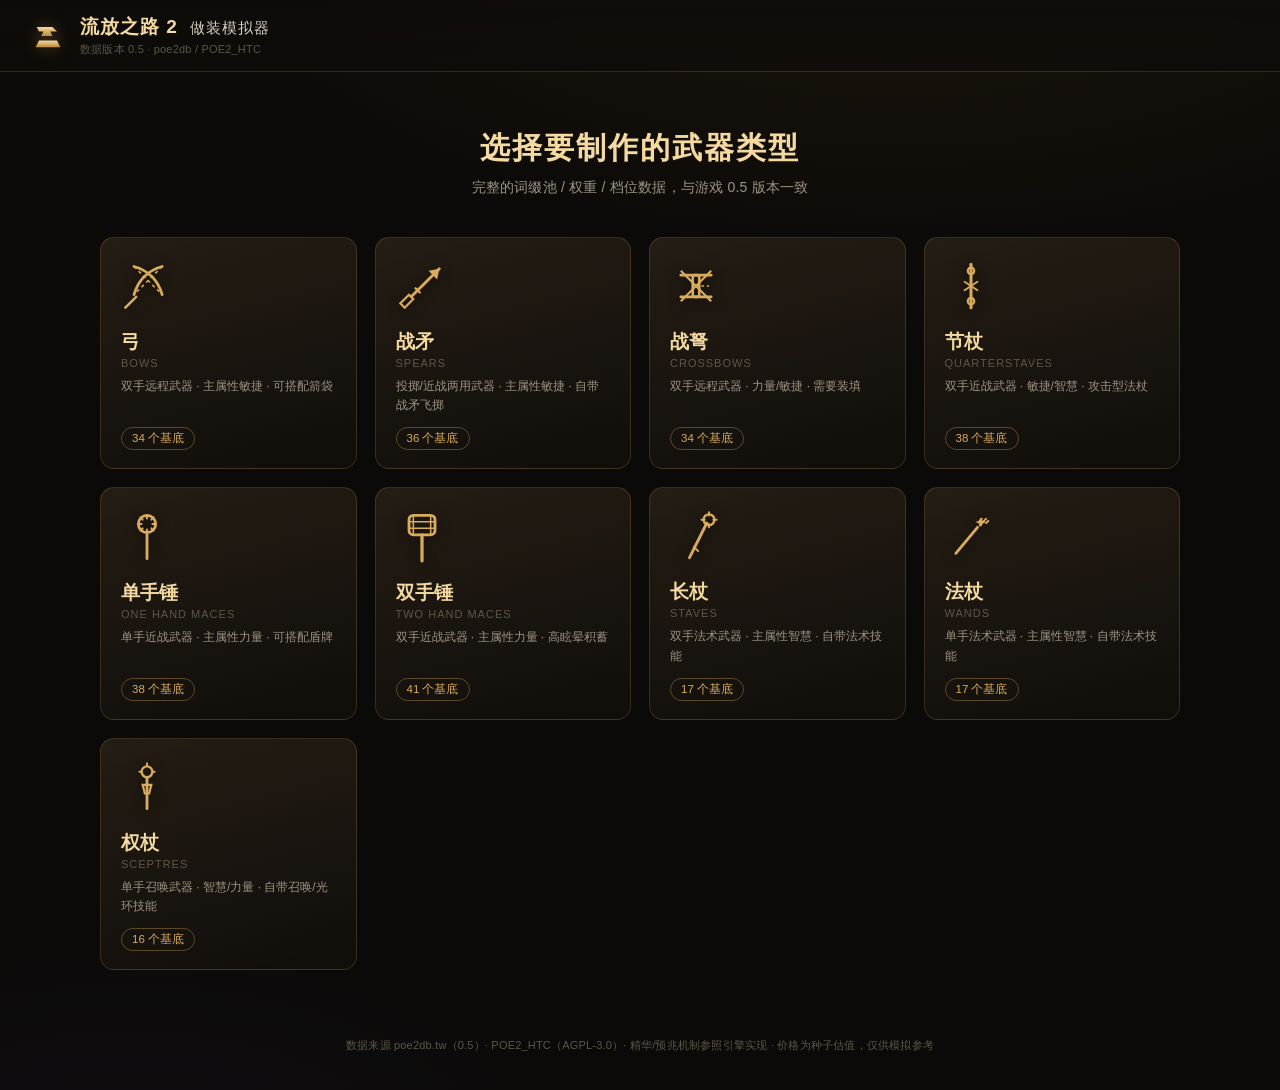
==== app/index.html @ 70d361ce "PoE2 做装模拟器：9 类武器 271 基底 / 完整通货与预兆引擎 / 概率面板 / 游戏原图标 316 张" ====
<!DOCTYPE html>
<html lang="zh-CN">
<head>
<meta charset="UTF-8">
<meta name="viewport" content="width=device-width, initial-scale=1.0">
<title>流放之路2 · 做装模拟器</title>
<link rel="stylesheet" href="style.css">
</head>
<body>

<!-- ═══════════ 顶栏 ═══════════ -->
<header id="topbar">
  <div class="brand">
    <svg class="brand-mark" viewBox="0 0 32 32"><use href="#i-anvil"/></svg>
    <div>
      <h1>流放之路 2 <span>做装模拟器</span></h1>
      <p class="patch">数据版本 0.5 · poe2db / POE2_HTC</p>
    </div>
  </div>
  <div id="topbar-status" class="topbar-status"></div>
</header>

<main>

<!-- ═══════════ 第一步：选择武器类型 ═══════════ -->
<section id="screen-class" class="screen active">
  <div class="hero">
    <h2>选择要制作的武器类型</h2>
    <p>完整的词缀池 / 权重 / 档位数据，与游戏 0.5 版本一致</p>
  </div>
  <div id="class-grid" class="class-grid"></div>
</section>

<!-- ═══════════ 第二步：选择基底 ═══════════ -->
<section id="screen-base" class="screen">
  <div class="step-head">
    <button class="btn ghost back" data-nav="screen-class">‹ 换武器类型</button>
    <h2 id="base-title">选择基底</h2>
    <div class="base-tools">
      <input id="base-search" type="text" placeholder="搜索基底（中/英文）…">
      <select id="base-sort">
        <option value="level">按等级</option>
        <option value="dps">按基础 DPS</option>
        <option value="aps">按攻速</option>
        <option value="crit">按暴击</option>
      </select>
    </div>
  </div>
  <div id="base-grid" class="base-grid"></div>
</section>

<!-- ═══════════ 第三步：做装台 ═══════════ -->
<section id="screen-craft" class="screen">
  <div class="step-head">
    <button class="btn ghost back" data-nav="screen-base">‹ 换基底</button>
    <div class="craft-title">
      <h2 id="craft-title">做装台</h2>
      <div class="ilvl-box">
        <label>物品等级</label>
        <input id="ilvl-input" type="number" min="1" max="86" value="75">
        <button id="ilvl-82" class="mini" title="T17 副本掉落等级">82</button>
        <button id="ilvl-max" class="mini" title="最高 86">86</button>
      </div>
    </div>
    <div class="cost-box" title="本次做装实际消耗的通货统计">
      <span class="cost-label">已用 <b id="usage-steps">0</b> 步</span>
      <div id="usage-list" class="usage-list"></div>
    </div>
  </div>

  <div class="craft-layout">
    <!-- 左：通货 -->
    <aside class="panel currency-panel">
      <div class="panel-title">做装通货</div>
      <div class="tier-switch" id="tier-switch">
        <button data-tier="base" class="on">普通</button>
        <button data-tier="greater" title="只 roll 词缀档位需求 ≥35 的高档位">高级</button>
        <button data-tier="perfect" title="只 roll 词缀档位需求 ≥50 的最高档位">完美</button>
      </div>
      <div id="currency-list"></div>
      <div class="omen-box" id="omen-box">
        <div class="omen-head">搭配预兆 <span class="hint">（点击切换 · 再点取消）</span></div>
        <div id="omen-list" class="omen-list"></div>
      </div>
    </aside>

    <!-- 中：物品卡片 -->
    <div class="panel item-panel">
      <div id="item-card-wrap">
        <div id="item-card" class="item-card rarity-normal"></div>
      </div>
      <div class="item-actions">
        <button id="btn-undo" class="btn">↶ 撤销</button>
        <button id="btn-reset" class="btn danger">重置物品</button>
      </div>
      <div class="panel-title" style="margin-top:14px">做装日志</div>
      <div id="craft-log" class="craft-log"></div>
    </div>

    <!-- 右：概率 -->
    <aside class="panel prob-panel">
      <div class="panel-title">结果预测 <span class="hint" id="prob-sub"></span></div>
      <div id="prob-list" class="prob-list"></div>
    </aside>
  </div>
</section>

</main>

<footer>
  <p>数据来源 poe2db.tw（0.5）· POE2_HTC（AGPL-3.0）· 精华/预兆机制参照引擎实现 · 价格为种子估值，仅供模拟参考</p>
</footer>

<!-- 预示结果弹窗 -->
<div id="foresee-modal" class="modal hidden">
  <div class="modal-card foresee-card">
    <div class="modal-head">
      <h3 id="foresee-title"></h3>
      <button class="modal-close" id="fv-x">✕</button>
    </div>
    <div id="foresee-body" class="foresee-body"></div>
    <div class="foresee-actions">
      <button id="fv-apply" class="btn primary">✓ 应用结果</button>
      <button id="fv-cancel" class="btn danger">✕ 放弃（不消耗）</button>
    </div>
  </div>
</div>

<!-- 精华选择弹窗 -->
<div id="essence-modal" class="modal hidden">
  <div class="modal-card">
    <div class="modal-head">
      <h3>选择精华</h3>
      <button class="modal-close" id="essence-close">✕</button>
    </div>
    <div id="essence-grid" class="essence-grid"></div>
  </div>
</div>

<div id="toast" class="toast hidden"></div>

<!-- SVG 图标库 -->
<svg width="0" height="0" style="position:absolute">
  <defs>
    <linearGradient id="g-gold" x1="0" y1="0" x2="0" y2="1">
      <stop offset="0" stop-color="#f4d9a0"/><stop offset="1" stop-color="#b98a3e"/>
    </linearGradient>
  </defs>
  <!-- 锤与砧（品牌） -->
  <symbol id="i-anvil" viewBox="0 0 32 32">
    <path fill="url(#g-gold)" d="M6 8h14l4 4h-6l2 4H10l2-4H8z"/>
    <path fill="url(#g-gold)" d="M8 20h16l3 6H5z"/>
  </symbol>
  <!-- 武器类图标 -->
  <symbol id="ic-bow" viewBox="0 0 48 48">
    <path d="M12 6c14 4 22 12 26 26" fill="none" stroke="currentColor" stroke-width="2.6" stroke-linecap="round"/>
    <path d="M12 6l26 26" stroke="currentColor" stroke-width="1.4" stroke-dasharray="3 3"/>
    <path d="M38 6C24 10 16 18 12 32" fill="none" stroke="currentColor" stroke-width="2.6" stroke-linecap="round"/>
    <path d="M38 6L12 32" stroke="currentColor" stroke-width="1.4" stroke-dasharray="3 3"/>
    <path d="M8 40l6-6M4 44l4-4" stroke="currentColor" stroke-width="2.4" stroke-linecap="round"/>
  </symbol>
  <symbol id="ic-spear" viewBox="0 0 48 48">
    <path d="M40 8L14 34" stroke="currentColor" stroke-width="2.6" stroke-linecap="round"/>
    <path d="M40 8l-2 10-8-8z" fill="currentColor"/>
    <path d="M12 32l4 4-8 8-4-4z" fill="none" stroke="currentColor" stroke-width="2"/>
    <path d="M18 26l4 4" stroke="currentColor" stroke-width="2" stroke-linecap="round"/>
  </symbol>
  <symbol id="ic-crossbow" viewBox="0 0 48 48">
    <path d="M10 14h28M10 34h28" stroke="currentColor" stroke-width="2.6" stroke-linecap="round"/>
    <path d="M38 10L24 24 10 10M38 38L24 24 10 38" fill="none" stroke="currentColor" stroke-width="2"/>
    <rect x="21" y="14" width="6" height="20" rx="2" fill="none" stroke="currentColor" stroke-width="2.4"/>
    <path d="M24 24h12" stroke="currentColor" stroke-width="1.6" stroke-dasharray="2.5 2.5"/>
  </symbol>
  <symbol id="ic-quarterstaff" viewBox="0 0 48 48">
    <path d="M24 4v40" stroke="currentColor" stroke-width="2.8" stroke-linecap="round"/>
    <circle cx="24" cy="10" r="3" fill="none" stroke="currentColor" stroke-width="2"/>
    <circle cx="24" cy="38" r="3" fill="none" stroke="currentColor" stroke-width="2"/>
    <path d="M18 20l12 8M30 20l-12 8" stroke="currentColor" stroke-width="1.6" stroke-linecap="round"/>
  </symbol>
  <symbol id="ic-staff" viewBox="0 0 48 48">
    <path d="M18 44L34 12" stroke="currentColor" stroke-width="2.6" stroke-linecap="round"/>
    <circle cx="36" cy="9" r="5" fill="none" stroke="currentColor" stroke-width="2.2"/>
    <path d="M36 2v3M36 13v3M29 9h3M40 9h3" stroke="currentColor" stroke-width="1.8" stroke-linecap="round"/>
    <path d="M22 34l4 4" stroke="currentColor" stroke-width="1.8" stroke-linecap="round"/>
  </symbol>
  <symbol id="ic-wand" viewBox="0 0 48 48">
    <path d="M10 40L30 16" stroke="currentColor" stroke-width="2.6" stroke-linecap="round"/>
    <path d="M32 14l6-6M34 8l-2 2M38 12l2-2" stroke="currentColor" stroke-width="1.8" stroke-linecap="round"/>
    <path d="M33 7l1.5 3L38 11l-3 1.5L33 16l-1.5-3.5L28 11l3.5-1z" fill="currentColor"/>
  </symbol>
  <symbol id="ic-mace1h" viewBox="0 0 48 48">
    <path d="M24 44V20" stroke="currentColor" stroke-width="2.6" stroke-linecap="round"/>
    <circle cx="24" cy="12" r="8" fill="none" stroke="currentColor" stroke-width="2.6"/>
    <path d="M24 4v3M24 17v3M16 12h3M29 12h3M18 6l2 2M28 16l2 2M30 6l-2 2M20 16l-2 2" stroke="currentColor" stroke-width="1.8" stroke-linecap="round"/>
  </symbol>
  <symbol id="ic-mace2h" viewBox="0 0 48 48">
    <path d="M24 46V22" stroke="currentColor" stroke-width="3" stroke-linecap="round"/>
    <rect x="12" y="4" width="24" height="18" rx="4" fill="none" stroke="currentColor" stroke-width="2.6"/>
    <path d="M16 4v18M32 4v18M12 10h24M12 16h24" stroke="currentColor" stroke-width="1.4"/>
  </symbol>
  <symbol id="ic-sceptre" viewBox="0 0 48 48">
    <path d="M24 44V16" stroke="currentColor" stroke-width="2.6" stroke-linecap="round"/>
    <circle cx="24" cy="10" r="5" fill="none" stroke="currentColor" stroke-width="2.2"/>
    <path d="M24 2v2M17 10h2M29 10h2" stroke="currentColor" stroke-width="1.8" stroke-linecap="round"/>
    <path d="M20 22h8l-2 8h-4z" fill="none" stroke="currentColor" stroke-width="2"/>
  </symbol>
  <!-- 通货图标（球体） -->
  <symbol id="orb" viewBox="0 0 40 40">
    <circle cx="20" cy="20" r="15" fill="url(#orb-fill)" stroke="url(#g-gold)" stroke-width="1.6"/>
    <ellipse cx="15" cy="14" rx="5" ry="3" fill="#ffffff" opacity=".5" transform="rotate(-25 15 14)"/>
    <text x="20" y="25" text-anchor="middle" font-size="12" fill="#101010" font-weight="700" id="orb-glyph">◆</text>
  </symbol>
</svg>

<script src="data.js"></script>
<script src="assets.js"></script>
<script src="i18n_mods.js"></script>
<script src="engine.js"></script>
<script src="stats.js"></script>
<script src="app.js"></script>
</body>
</html>
---- app/style.css ----
/* ═══════════════ 流放之路2 · 做装模拟器 ═══════════════ */
:root {
  --bg0: #0b0a08;
  --bg1: #14110d;
  --panel: rgba(24, 20, 15, .82);
  --panel-border: rgba(190, 150, 80, .22);
  --gold: #d9ab5c;
  --gold-hi: #f4d9a0;
  --text: #d8d2c4;
  --text-dim: #9c9484;
  --text-faint: #5d5749;
  --normal: #c8c8c8;
  --magic: #8f8fe8;
  --rare: #e8c35a;
  --prefix: #9a9af0;
  --suffix: #c8b06a;
  --danger: #d05c4a;
  --ok: #6fbf73;
  --shadow: 0 18px 50px rgba(0, 0, 0, .55);
}
* { margin: 0; padding: 0; box-sizing: border-box; }
html { scrollbar-color: #3a332a #16130f; }
body {
  font-family: "Segoe UI", "Microsoft YaHei UI", "Microsoft YaHei", "Noto Sans SC", sans-serif;
  background:
    radial-gradient(1200px 600px at 70% -10%, rgba(120, 85, 30, .16), transparent 60%),
    radial-gradient(900px 500px at 10% 110%, rgba(60, 40, 100, .10), transparent 60%),
    linear-gradient(180deg, #0d0b09, #0b0a08 40%);
  min-height: 100vh;
  color: var(--text);
  letter-spacing: .2px;
}
button { font-family: inherit; cursor: pointer; }
input, select { font-family: inherit; }

/* ─────────── 顶栏 ─────────── */
#topbar {
  position: sticky; top: 0; z-index: 50;
  display: flex; align-items: center; justify-content: space-between;
  padding: 14px 30px;
  background: linear-gradient(180deg, rgba(14, 12, 9, .95), rgba(14, 12, 9, .78));
  backdrop-filter: blur(10px);
  border-bottom: 1px solid var(--panel-border);
}
.brand { display: flex; gap: 14px; align-items: center; }
.brand-mark { width: 36px; height: 36px; filter: drop-shadow(0 0 8px rgba(217, 171, 92, .35)); }
.brand h1 { font-size: 19px; font-weight: 700; color: var(--gold-hi); letter-spacing: 1px; }
.brand h1 span { color: var(--text); font-weight: 400; font-size: 15px; margin-left: 6px; }
.brand .patch { font-size: 11px; color: var(--text-faint); margin-top: 2px; }
.topbar-status { display: flex; gap: 10px; align-items: center; font-size: 12.5px; color: var(--text-dim); }
.topbar-status .chip {
  padding: 5px 12px; border: 1px solid var(--panel-border); border-radius: 999px;
  background: rgba(0, 0, 0, .3);
}
.topbar-status .chip b { color: var(--gold); font-weight: 600; }

main { max-width: 1440px; margin: 0 auto; padding: 26px 30px 40px; }

/* ─────────── 屏幕切换 ─────────── */
.screen { display: none; animation: screenIn .35s ease; }
.screen.active { display: block; }
@keyframes screenIn { from { opacity: 0; transform: translateY(10px); } to { opacity: 1; transform: none; } }

/* ─────────── 第一步：武器类 ─────────── */
.hero { text-align: center; margin: 30px 0 40px; }
.hero h2 { font-size: 30px; color: var(--gold-hi); letter-spacing: 2px; }
.hero p { color: var(--text-dim); margin-top: 10px; font-size: 14px; }
.class-grid {
  display: grid; grid-template-columns: repeat(auto-fill, minmax(240px, 1fr)); gap: 18px;
  max-width: 1080px; margin: 0 auto;
}
.class-card {
  position: relative; text-align: left;
  padding: 22px 20px 18px;
  background: linear-gradient(165deg, rgba(38, 31, 22, .9), rgba(18, 15, 11, .92));
  border: 1px solid var(--panel-border); border-radius: 14px;
  color: var(--text); overflow: hidden;
  transition: transform .18s ease, border-color .18s ease, box-shadow .18s ease;
}
.class-card::after {
  content: ""; position: absolute; inset: 0;
  background: radial-gradient(400px 120px at 50% -40px, rgba(217, 171, 92, .16), transparent 70%);
  opacity: 0; transition: opacity .25s ease;
}
.class-card:hover { transform: translateY(-4px); border-color: rgba(217, 171, 92, .55); box-shadow: var(--shadow); }
.class-card:hover::after { opacity: 1; }
.class-card .cc-icon {
  width: 52px; height: 52px; color: var(--gold); margin-bottom: 14px;
  filter: drop-shadow(0 2px 6px rgba(0,0,0,.5));
}
.class-card h3 { font-size: 19px; color: var(--gold-hi); }
.class-card .en { font-size: 11px; color: var(--text-faint); margin: 2px 0 8px; letter-spacing: 1px; }
.class-card .desc { font-size: 12px; color: var(--text-dim); line-height: 1.6; min-height: 38px; }
.class-card .count {
  margin-top: 12px; display: inline-block;
  font-size: 11.5px; color: var(--gold);
  border: 1px solid rgba(217, 171, 92, .35); border-radius: 999px; padding: 3px 10px;
}

/* ─────────── 通用步骤头 ─────────── */
.step-head {
  display: flex; align-items: center; gap: 18px; flex-wrap: wrap;
  margin-bottom: 20px;
}
.step-head h2 { font-size: 22px; color: var(--gold-hi); letter-spacing: 1px; }
.btn {
  padding: 8px 16px; border-radius: 9px;
  background: linear-gradient(180deg, #2c251a, #201a12);
  border: 1px solid rgba(217, 171, 92, .4);
  color: var(--text); font-size: 13px;
  transition: all .15s ease;
}
.btn:hover { border-color: var(--gold); color: var(--gold-hi); transform: translateY(-1px); }
.btn:active { transform: translateY(0); }
.btn.ghost { background: transparent; border-color: rgba(217, 171, 92, .25); color: var(--text-dim); }
.btn.danger { border-color: rgba(208, 92, 74, .5); color: #e0907e; }
.btn.danger:hover { border-color: var(--danger); background: rgba(208, 92, 74, .12); }
.btn:disabled { opacity: .35; cursor: not-allowed; transform: none !important; }

/* ─────────── 第二步：基底 ─────────── */
.base-tools { display: flex; gap: 10px; margin-left: auto; }
.base-tools input {
  width: 240px; padding: 9px 14px; border-radius: 9px;
  background: rgba(0, 0, 0, .35); border: 1px solid var(--panel-border);
  color: var(--text); outline: none; font-size: 13px;
}
.base-tools input:focus { border-color: var(--gold); }
.base-tools select {
  padding: 9px 12px; border-radius: 9px; background: rgba(0,0,0,.35);
  border: 1px solid var(--panel-border); color: var(--text); outline: none; font-size: 13px;
}
.base-grid {
  display: grid; grid-template-columns: repeat(auto-fill, minmax(300px, 1fr)); gap: 14px;
}
.base-card {
  text-align: left; padding: 14px 16px; border-radius: 12px;
  background: var(--panel); border: 1px solid var(--panel-border);
  color: var(--text); transition: all .15s ease; position: relative;
}
.base-card:hover { border-color: rgba(217, 171, 92, .6); transform: translateY(-2px); box-shadow: var(--shadow); }
.base-card .b-row1 { display: flex; justify-content: space-between; align-items: baseline; gap: 8px; }
.base-card .b-zh { font-size: 15.5px; color: var(--text); font-weight: 600; }
.base-card:hover .b-zh { color: var(--gold-hi); }
.base-card .b-en { font-size: 11px; color: var(--text-faint); }
.base-card .b-lv {
  font-size: 11px; color: var(--text-dim); white-space: nowrap;
  border: 1px solid var(--panel-border); padding: 2px 8px; border-radius: 999px;
}
.base-card .b-stats {
  display: flex; gap: 14px; margin-top: 10px; font-size: 12px; color: var(--text-dim); flex-wrap: wrap;
}
.base-card .b-stats b { color: var(--text); font-weight: 600; }
.base-card .b-dps { color: var(--gold); font-weight: 700; }
.base-card .b-implicit { margin-top: 8px; font-size: 11.5px; color: #7d95b8; line-height: 1.5; }
.base-card .rune { position: absolute; top: 10px; right: 12px; font-size: 10px; color: #9d7fd4; }
.tag-rune { color: #9d7fd4; }

/* ─────────── 第三步：做装台 ─────────── */
.craft-title { display: flex; align-items: center; gap: 16px; flex-wrap: wrap; }
.ilvl-box { display: flex; align-items: center; gap: 8px; font-size: 12.5px; color: var(--text-dim); }
.ilvl-box input {
  width: 66px; padding: 7px 9px; text-align: center; border-radius: 8px;
  background: rgba(0,0,0,.35); border: 1px solid var(--panel-border); color: var(--gold);
  outline: none; font-weight: 700;
}
.ilvl-box .mini {
  padding: 6px 9px; font-size: 11.5px; border-radius: 8px; background: transparent;
  border: 1px solid var(--panel-border); color: var(--text-dim);
}
.ilvl-box .mini:hover { color: var(--gold); border-color: var(--gold); }
.cost-box { margin-left: auto; display: flex; align-items: baseline; gap: 8px; }
.cost-label { font-size: 12px; color: var(--text-dim); }
#total-cost { font-size: 24px; font-weight: 800; color: var(--gold-hi); font-variant-numeric: tabular-nums; }
.cost-unit { font-size: 12px; color: var(--text-dim); }

.craft-layout {
  display: grid; grid-template-columns: 320px 1fr 360px; gap: 18px; align-items: start;
}
@media (max-width: 1200px) { .craft-layout { grid-template-columns: 300px 1fr; } .prob-panel { grid-column: 1 / -1; } }

.panel {
  background: var(--panel); border: 1px solid var(--panel-border); border-radius: 14px;
  padding: 18px; backdrop-filter: blur(8px);
}
.panel-title { font-size: 13px; letter-spacing: 2px; color: var(--gold); margin-bottom: 12px; }
.panel-title .hint { font-size: 11px; color: var(--text-faint); letter-spacing: .5px; font-weight: 400; }

/* 通货档位切换 */
.tier-switch { display: flex; gap: 6px; margin-bottom: 14px; }
.tier-switch button {
  flex: 1; padding: 8px 0; border-radius: 8px; font-size: 12.5px;
  background: rgba(0,0,0,.3); border: 1px solid var(--panel-border); color: var(--text-dim);
  transition: all .15s ease;
}
.tier-switch button:hover { color: var(--gold); border-color: rgba(217,171,92,.5); }
.tier-switch button.on {
  background: linear-gradient(180deg, rgba(217,171,92,.22), rgba(217,171,92,.08));
  border-color: var(--gold); color: var(--gold-hi); font-weight: 600;
}

/* 通货按钮 */
.currency-list { display: flex; flex-direction: column; gap: 8px; }
.cur-btn {
  display: flex; align-items: center; gap: 12px; width: 100%; text-align: left;
  padding: 10px 12px; border-radius: 10px;
  background: rgba(0,0,0,.25); border: 1px solid rgba(190,150,80,.16);
  color: var(--text); transition: all .15s ease; position: relative;
}
.cur-btn:hover:not(:disabled) { border-color: rgba(217,171,92,.65); background: rgba(217,171,92,.07); transform: translateX(3px); }
.cur-btn:active:not(:disabled) { transform: translateX(3px) scale(.98); }
.cur-btn:disabled { opacity: .38; cursor: not-allowed; }
.cur-btn .orb { width: 38px; height: 38px; flex: none; filter: drop-shadow(0 2px 5px rgba(0,0,0,.45)); }
.cur-btn .cur-info { flex: 1; min-width: 0; }
.cur-btn .cur-name { font-size: 14px; font-weight: 600; display: inline-block; }
.cur-btn .cur-desc { font-size: 11px; color: var(--text-dim); margin-top: 3px; line-height: 1.5; }
.cur-btn .cur-cost { font-size: 11.5px; color: var(--gold); white-space: nowrap; font-variant-numeric: tabular-nums; }
.cur-btn .exp {
  font-size: 9.5px; color: #9d7fd4; border: 1px solid rgba(157,127,212,.4);
  border-radius: 4px; padding: 1px 5px; margin-left: 6px; vertical-align: 1px;
}

/* 预兆 */
.omen-box { margin-top: 16px; border-top: 1px dashed rgba(190,150,80,.2); padding-top: 12px; }
.omen-head { font-size: 12px; color: var(--gold); letter-spacing: 1px; margin-bottom: 8px; }
.omen-list { display: flex; flex-wrap: wrap; gap: 6px; }
.omen-chip {
  font-size: 11.5px; padding: 5px 10px; border-radius: 999px;
  background: rgba(0,0,0,.3); border: 1px solid var(--panel-border); color: var(--text-dim);
  transition: all .15s ease;
}
.omen-chip:hover:not(:disabled) { color: var(--gold-hi); border-color: rgba(217,171,92,.6); }
.omen-chip.on {
  background: linear-gradient(180deg, rgba(157,127,212,.3), rgba(157,127,212,.1));
  border-color: #9d7fd4; color: #d4c4f4; font-weight: 600;
  box-shadow: 0 0 12px rgba(157,127,212,.25);
}
.omen-chip:disabled { opacity: .3; cursor: not-allowed; }

/* ─────────── 物品卡片 ─────────── */
#item-card-wrap { display: flex; justify-content: center; padding: 8px 0 2px; }
.item-card {
  width: 100%; max-width: 430px;
  background: linear-gradient(170deg, rgba(15, 13, 10, .97), rgba(8, 7, 5, .97));
  border: 1px solid #3a3226; border-radius: 6px;
  padding: 20px 22px 18px;
  box-shadow: 0 0 0 1px rgba(0,0,0,.8), 0 10px 40px rgba(0,0,0,.5);
  transition: border-color .2s ease;
  animation: cardIn .3s ease;
}
@keyframes cardIn { from { opacity: 0; transform: scale(.97); } to { opacity: 1; transform: none; } }
.item-card.rarity-normal { border-color: #4a4640; }
.item-card.rarity-magic { border-color: #4a4a8a; box-shadow: 0 0 22px rgba(90,90,200,.08), 0 10px 40px rgba(0,0,0,.5); }
.item-card.rarity-rare { border-color: #8a7434; box-shadow: 0 0 26px rgba(217,171,92,.12), 0 10px 40px rgba(0,0,0,.5); }
.item-card.shake { animation: shake .34s ease; }
@keyframes shake {
  0%,100% { transform: translateX(0); }
  20% { transform: translateX(-5px); } 40% { transform: translateX(4px); }
  60% { transform: translateX(-3px); } 80% { transform: translateX(2px); }
}
.ic-name { text-align: center; font-size: 17px; letter-spacing: 1px; }
.rarity-normal .ic-name { color: var(--normal); }
.rarity-magic .ic-name { color: var(--magic); }
.rarity-rare .ic-name { color: var(--rare); }
.ic-base { text-align: center; font-size: 14px; color: var(--normal); margin-top: 3px; }
.ic-sep { height: 1px; background: linear-gradient(90deg, transparent, rgba(190,150,80,.4), transparent); margin: 12px 0; }
.ic-implicit { font-size: 12.5px; color: #7d95b8; text-align: center; line-height: 1.5; }
.ic-stats {
  display: flex; justify-content: center; gap: 18px; flex-wrap: wrap;
  font-size: 12px; color: var(--text-dim); margin: 8px 0 0; padding-bottom: 4px;
}
.ic-stats b { color: var(--text); }
.ic-affix { margin-top: 9px; font-size: 13.5px; line-height: 1.45; color: #8888e0; }
.ic-affix.new { animation: affixIn .45s ease; }
@keyframes affixIn { from { opacity: 0; transform: translateY(-4px); filter: brightness(2); } to { opacity: 1; transform: none; } }
.ic-affix .hybrid-line { display: block; }
.ic-affix .affix-tag {
  display: inline-block; font-size: 9.5px; padding: 1px 6px; border-radius: 4px;
  margin-right: 7px; vertical-align: 1.5px; letter-spacing: 1px;
}
.ic-affix .affix-tag.p { background: rgba(120,120,230,.16); color: #9a9af0; border: 1px solid rgba(120,120,230,.35); }
.ic-affix .affix-tag.s { background: rgba(200,176,106,.13); color: #c8b06a; border: 1px solid rgba(200,176,106,.3); }
.ic-affix.essence-src .affix-tag { background: rgba(100,220,190,.14); color: #7adfca; border-color: rgba(100,220,190,.35); }
.ic-affix.desec-src .affix-tag { background: rgba(208,92,74,.15); color: #e0907e; border-color: rgba(208,92,74,.4); }
.ic-affix .tier-name { color: var(--text-faint); font-size: 11px; margin-left: 6px; }
.slots-row { display: flex; justify-content: center; gap: 16px; margin-top: 14px; }
.slots { display: flex; gap: 4px; align-items: center; }
.slots .lbl { font-size: 10px; color: var(--text-faint); margin-right: 4px; }
.pip {
  width: 18px; height: 6px; border-radius: 3px;
  background: rgba(255,255,255,.06); border: 1px solid rgba(255,255,255,.1);
}
.pip.filled.p { background: linear-gradient(90deg, #6f6fe0, #9a9af0); border-color: transparent; }
.pip.filled.s { background: linear-gradient(90deg, #a08b48, #d8c07a); border-color: transparent; }
.dps-block {
  margin-top: 12px; padding: 10px 12px; border-radius: 8px;
  background: rgba(0,0,0,.35); border: 1px solid rgba(190,150,80,.18);
}
.dps-row { display: flex; justify-content: space-between; font-size: 12.5px; color: var(--text-dim); padding: 3px 0; }
.dps-row b { color: var(--text); font-variant-numeric: tabular-nums; }
.dps-row.total b { color: var(--gold-hi); font-size: 15px; font-weight: 800; }

.item-actions { display: flex; gap: 10px; justify-content: center; margin-top: 14px; }

/* 做装日志 */
.craft-log {
  max-height: 300px; overflow-y: auto; display: flex; flex-direction: column-reverse; gap: 6px;
  font-size: 12px; padding-right: 4px;
}
.log-entry {
  padding: 8px 10px; border-radius: 8px; line-height: 1.55;
  background: rgba(0,0,0,.25); border: 1px solid rgba(190,150,80,.12);
  animation: logIn .3s ease;
}
@keyframes logIn { from { opacity: 0; transform: translateX(8px); } to { opacity: 1; transform: none; } }
.log-entry .l-t { color: var(--gold); font-weight: 600; }
.log-entry .l-affix { color: #8888e0; }
.log-entry .l-rm { color: #e0907e; text-decoration: line-through; text-decoration-color: rgba(224,144,126,.6); }
.log-entry .l-cost { color: var(--text-faint); float: right; }
.log-empty { color: var(--text-faint); text-align: center; padding: 18px 0; font-size: 12px; }

/* ─────────── 概率面板 ─────────── */
.prob-list { max-height: 640px; overflow-y: auto; display: flex; flex-direction: column; gap: 6px; }
.prob-row {
  padding: 8px 10px; border-radius: 8px; background: rgba(0,0,0,.22);
  border: 1px solid rgba(190,150,80,.1);
}
.prob-row .p-head { display: flex; justify-content: space-between; gap: 10px; font-size: 12.5px; }
.prob-row .p-text { color: #9a9af0; line-height: 1.45; flex: 1; }
.prob-row .p-text .hybrid-line { display: block; }
.prob-row .p-pct { color: var(--gold-hi); font-weight: 700; white-space: nowrap; font-variant-numeric: tabular-nums; }
.prob-row .p-bar {
  height: 4px; border-radius: 2px; background: rgba(255,255,255,.06); margin-top: 6px; overflow: hidden;
}
.prob-row .p-bar i {
  display: block; height: 100%; border-radius: 2px;
  background: linear-gradient(90deg, #8a6a2e, var(--gold));
  animation: barIn .4s ease;
}
@keyframes barIn { from { width: 0 !important; } }
.prob-row .p-tier { font-size: 10.5px; color: var(--text-faint); margin-top: 4px; }
.prob-note { font-size: 11.5px; color: var(--text-dim); line-height: 1.6; padding: 10px 4px; }
.prob-note b { color: var(--gold); }

/* ─────────── 精华弹窗 ─────────── */
.modal {
  position: fixed; inset: 0; z-index: 100;
  background: rgba(5, 4, 3, .7); backdrop-filter: blur(4px);
  display: flex; align-items: center; justify-content: center;
}
.modal.hidden { display: none; }
.modal-card {
  width: min(860px, 94vw); max-height: 86vh; overflow-y: auto;
  background: linear-gradient(170deg, #1a160f, #100e0a);
  border: 1px solid rgba(217,171,92,.4); border-radius: 16px; padding: 22px;
  box-shadow: var(--shadow);
}
.modal-head { display: flex; justify-content: space-between; align-items: center; margin-bottom: 16px; }
.modal-head h3 { color: var(--gold-hi); font-size: 18px; letter-spacing: 2px; }
.modal-close {
  background: none; border: 1px solid var(--panel-border); color: var(--text-dim);
  width: 32px; height: 32px; border-radius: 8px; font-size: 14px;
}
.modal-close:hover { color: var(--danger); border-color: var(--danger); }
.essence-grid { display: grid; grid-template-columns: repeat(auto-fill, minmax(380px, 1fr)); gap: 10px; }
.essence-item {
  display: flex; gap: 12px; align-items: center; text-align: left;
  padding: 12px 14px; border-radius: 10px;
  background: rgba(0,0,0,.25); border: 1px solid rgba(190,150,80,.15);
  color: var(--text); transition: all .15s ease;
}
.essence-item:hover:not(:disabled) { border-color: rgba(217,171,92,.6); transform: translateY(-2px); }
.essence-item:disabled { opacity: .35; cursor: not-allowed; }
.essence-item .e-icon { width: 30px; height: 30px; flex: none; color: #7adfca; }
.essence-item .e-info { flex: 1; min-width: 0; }
.essence-item .e-name { font-size: 14px; font-weight: 600; }
.essence-item .e-mod { font-size: 11.5px; color: #8888e0; margin-top: 3px; line-height: 1.4; }
.essence-item .e-tiers { display: flex; gap: 4px; }
.essence-item .e-tiers button {
  font-size: 10.5px; padding: 3px 8px; border-radius: 6px;
  background: transparent; border: 1px solid var(--panel-border); color: var(--text-dim);
}
.essence-item .e-tiers button:hover:not(:disabled) { color: var(--gold); border-color: var(--gold); }
.essence-item .e-tiers button:disabled { opacity: .3; cursor: not-allowed; }

/* ─────────── Toast ─────────── */
.toast {
  position: fixed; left: 50%; bottom: 34px; transform: translateX(-50%);
  z-index: 200; padding: 11px 22px; border-radius: 10px;
  background: rgba(20, 16, 11, .96); border: 1px solid rgba(208,92,74,.5);
  color: #e8b0a4; font-size: 13px; box-shadow: var(--shadow);
  animation: toastIn .25s ease;
}
.toast.info { border-color: rgba(217,171,92,.5); color: var(--gold-hi); }
.toast.hidden { display: none; }
@keyframes toastIn { from { opacity: 0; transform: translate(-50%, 10px); } to { opacity: 1; transform: translate(-50%, 0); } }

footer { text-align: center; padding: 26px 0 34px; }
footer p { font-size: 11px; color: var(--text-faint); line-height: 1.8; }

/* 滚动条 */
::-webkit-scrollbar { width: 9px; height: 9px; }
::-webkit-scrollbar-track { background: #131009; }
::-webkit-scrollbar-thumb { background: #3a3226; border-radius: 5px; }
::-webkit-scrollbar-thumb:hover { background: #57492f; }


/* ─────────── 游戏原图标 ─────────── */
.game-icon { display: inline-block; vertical-align: middle; pointer-events: none; user-select: none; }
.cur-btn .cur-icon {
  flex: none; border-radius: 8px;
  filter: drop-shadow(0 2px 6px rgba(0,0,0,.55)) drop-shadow(0 0 10px rgba(217,171,92,.10));
  transition: transform .15s ease;
}
.cur-btn:hover:not(:disabled) .cur-icon { transform: scale(1.08); }
.omen-chip { display: inline-flex; align-items: center; gap: 5px; }
.omen-chip .omen-icon { filter: drop-shadow(0 1px 3px rgba(0,0,0,.5)); }
.essence-item .game-icon {
  flex: none; border-radius: 7px;
  filter: drop-shadow(0 2px 5px rgba(0,0,0,.5));
}
.base-card .weapon-art {
  position: absolute; right: 10px; bottom: 8px; opacity: .95;
  filter: drop-shadow(0 3px 8px rgba(0,0,0,.6));
  transition: transform .15s ease;
}
.base-card:hover .weapon-art { transform: scale(1.07) rotate(-2deg); opacity: 1; }
.item-card .ic-art { text-align: center; margin: -4px 0 8px; }
.item-card .ic-art img {
  max-width: 240px; max-height: 110px; width: auto; height: auto;
  filter: drop-shadow(0 4px 14px rgba(0,0,0,.65)) drop-shadow(0 0 18px rgba(217,171,92,.12));
}
.base-card .b-stats { padding-right: 96px; }
.base-card .b-implicit { padding-right: 96px; }


/* ─────────── 逐通货用量 ─────────── */
.cost-box { flex-direction: column; align-items: flex-end; gap: 4px; margin-left: auto; }
.usage-list { display: flex; flex-wrap: wrap; gap: 6px; justify-content: flex-end; max-width: 560px; }
.usage-chip {
  display: inline-flex; align-items: center; gap: 5px;
  font-size: 12px; color: var(--text);
  background: rgba(0,0,0,.3); border: 1px solid rgba(217,171,92,.25);
  border-radius: 999px; padding: 3px 10px 3px 6px;
}
.usage-chip b { color: var(--gold-hi); font-weight: 600; }
.usage-chip img { filter: drop-shadow(0 1px 2px rgba(0,0,0,.5)); }
.usage-empty { font-size: 12px; color: var(--text-faint); }
.cur-btn .used-n {
  font-size: 12px; color: var(--gold-hi); font-weight: 700;
  background: rgba(217,171,92,.12); border: 1px solid rgba(217,171,92,.35);
  border-radius: 999px; padding: 2px 9px; white-space: nowrap;
}

/* ─────────── 分裂词缀 / 预示 ─────────── */
.ic-affix.fractured { color: #d8b878; text-shadow: 0 0 12px rgba(216,184,120,.25); }
.affix-tag.frac { background: rgba(216,184,120,.15); color: #e8cf98; border: 1px solid rgba(216,184,120,.4); }
.ic-foresee {
  text-align: center; font-size: 12px; color: #d4c4a0;
  border: 1px dashed rgba(216,184,120,.45); border-radius: 8px;
  padding: 6px 10px; margin-bottom: 10px;
  background: linear-gradient(90deg, transparent, rgba(216,184,120,.08), transparent);
}
.log-entry .l-fract { color: #e8cf98; }

/* ─────────── 预示弹窗 ─────────── */
.foresee-card { width: min(560px, 94vw); }
.foresee-body { min-height: 60px; }
.fv-line { font-size: 14px; padding: 8px 10px; border-radius: 8px; line-height: 1.5; margin-bottom: 6px; }
.fv-line.add { color: #9a9af0; background: rgba(120,120,230,.07); }
.fv-line.rm { color: #e0907e; background: rgba(208,92,74,.07); text-decoration: line-through; }
.foresee-actions { display: flex; gap: 10px; margin-top: 14px; }
.btn.primary {
  background: linear-gradient(180deg, rgba(217,171,92,.3), rgba(217,171,92,.12));
  border-color: var(--gold); color: var(--gold-hi); font-weight: 600;
}
.foresee-actions .btn { flex: 1; padding: 11px 0; font-size: 14px; }
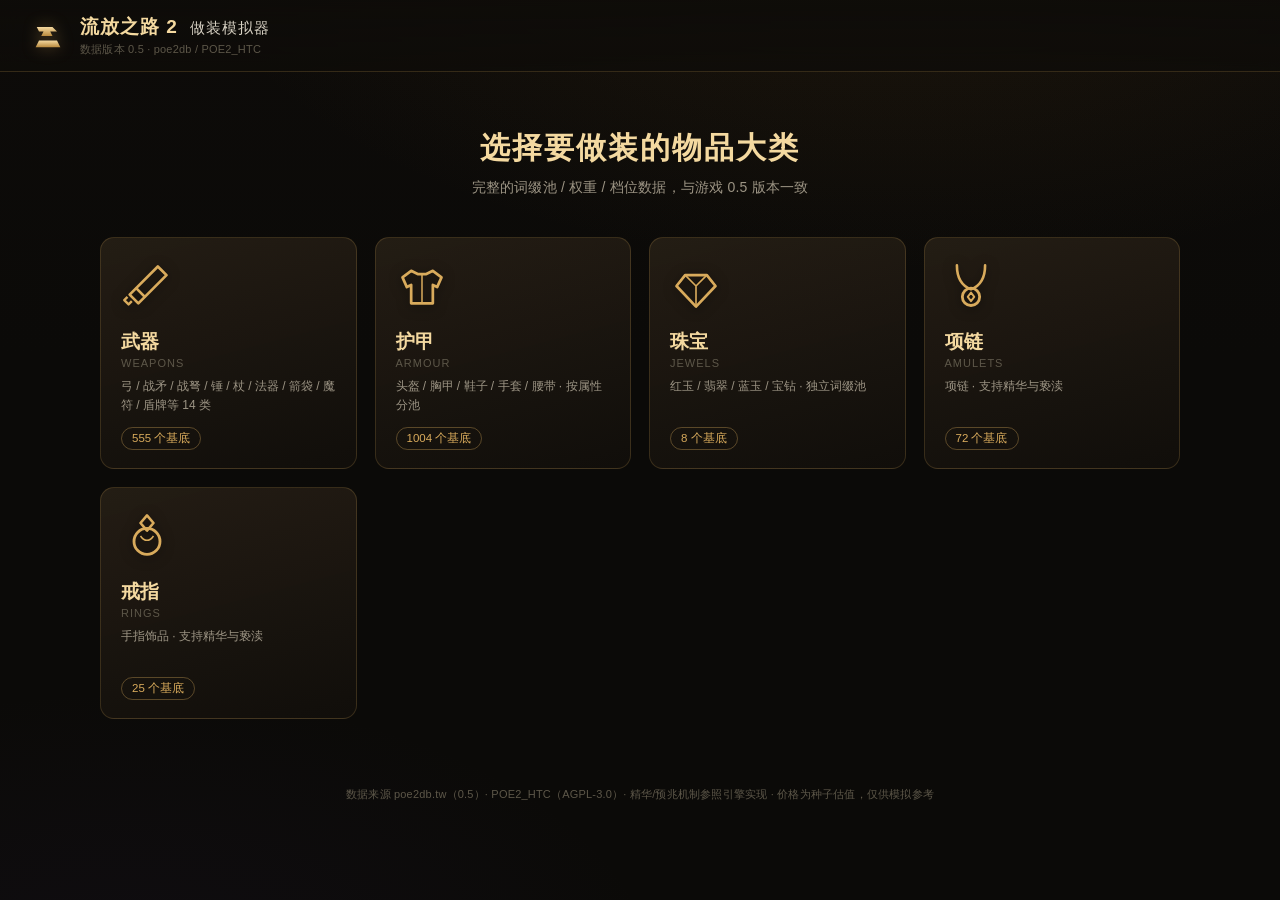
==== commit 9463b957: "升级至 0.5 全部位做装：25 部位 1664 基底 / 符文·涂油·蒸馏情感·裂隙 / 游戏原图标 1771 张 - 基底扩充：武器 14 类 + 护甲 5 部位 + 珠宝 + 项链/戒指/魔符，" ====
--- a/app/index.html
+++ b/app/index.html
@@ -22,11 +22,20 @@
 
 <main>
 
-<!-- ═══════════ 第一步：选择武器类型 ═══════════ -->
-<section id="screen-class" class="screen active">
+<!-- ═══════════ 第零步：选择大类 ═══════════ -->
+<section id="screen-category" class="screen active">
   <div class="hero">
-    <h2>选择要制作的武器类型</h2>
+    <h2>选择要做装的物品大类</h2>
     <p>完整的词缀池 / 权重 / 档位数据，与游戏 0.5 版本一致</p>
+  </div>
+  <div id="category-grid" class="class-grid"></div>
+</section>
+
+<!-- ═══════════ 第一步：选择类型（武器/防具部位/珠宝类型） ═══════════ -->
+<section id="screen-class" class="screen">
+  <div class="step-head">
+    <button class="btn ghost back" id="btn-back-category">‹ 返回分类</button>
+    <h2 id="class-title">选择类型</h2>
   </div>
   <div id="class-grid" class="class-grid"></div>
 </section>
@@ -34,18 +43,20 @@
 <!-- ═══════════ 第二步：选择基底 ═══════════ -->
 <section id="screen-base" class="screen">
   <div class="step-head">
-    <button class="btn ghost back" data-nav="screen-class">‹ 换武器类型</button>
+    <button class="btn ghost back" id="btn-back-base">‹ 换类型</button>
     <h2 id="base-title">选择基底</h2>
     <div class="base-tools">
       <input id="base-search" type="text" placeholder="搜索基底（中/英文）…">
       <select id="base-sort">
         <option value="level">按等级</option>
         <option value="dps">按基础 DPS</option>
+        <option value="def">按防御总值</option>
         <option value="aps">按攻速</option>
         <option value="crit">按暴击</option>
       </select>
     </div>
   </div>
+  <div id="attr-filter" class="attr-filter"></div>
   <div id="base-grid" class="base-grid"></div>
 </section>
 
@@ -69,29 +80,112 @@
   </div>
 
   <div class="craft-layout">
-    <!-- 左：通货 -->
+    <!-- 左：通货（8 分类标签） -->
     <aside class="panel currency-panel">
       <div class="panel-title">做装通货</div>
-      <div class="tier-switch" id="tier-switch">
-        <button data-tier="base" class="on">普通</button>
-        <button data-tier="greater" title="只 roll 词缀档位需求 ≥35 的高档位">高级</button>
-        <button data-tier="perfect" title="只 roll 词缀档位需求 ≥50 的最高档位">完美</button>
-      </div>
-      <div id="currency-list"></div>
-      <div class="omen-box" id="omen-box">
-        <div class="omen-head">搭配预兆 <span class="hint">（点击切换 · 再点取消）</span></div>
-        <div id="omen-list" class="omen-list"></div>
+      <div class="cat-tabs" id="cat-tabs">
+        <button data-cat="currency" class="on">通货</button>
+        <button data-cat="essence">精华</button>
+        <button data-cat="alloy">合金</button>
+        <button data-cat="anoint">涂油</button>
+        <button data-cat="rune">符文</button>
+        <button data-cat="omen">预兆</button>
+        <button data-cat="abyss">深渊</button>
+        <button data-cat="breach">裂隙</button>
+      </div>
+
+      <!-- 通货 -->
+      <div class="cat-pane" id="cat-currency">
+        <div class="tier-switch" id="tier-switch">
+          <button data-tier="base" class="on">普通</button>
+          <button data-tier="greater" title="只 roll 词缀档位需求 ≥35 的高档位">高级</button>
+          <button data-tier="perfect" title="只 roll 词缀档位需求 ≥50 的最高档位">完美</button>
+        </div>
+        <div id="currency-list"></div>
+        <div class="q-box" id="q-box">
+          <div class="omen-head">品质 · 催化剂 <span class="hint" id="q-cur"></span></div>
+          <div id="q-body"></div>
+        </div>
+      </div>
+
+      <!-- 精华 -->
+      <div class="cat-pane hidden" id="cat-essence">
+        <div id="essence-list"></div>
+      </div>
+
+      <!-- 合金 -->
+      <div class="cat-pane hidden" id="cat-alloy">
+        <p class="cat-hint">稀有物品：移除一条随机词缀，附加该合金的保证词缀（0.5 维里西姆残迹产出）</p>
+        <div id="alloy-list"></div>
+      </div>
+
+      <!-- 涂油 -->
+      <div class="cat-pane hidden" id="cat-anoint">
+        <p class="cat-hint">液体情感两种用法：<b>项链</b>在枯萎之树用 3 种组合注入专精天赋；<b>稀有珠宝</b>单种直接附加保证词缀（如强效轻蔑 = +1 允许前缀/后缀）</p>
+        <div id="anoint-current"></div>
+        <div class="q-box" id="liquid-box">
+          <div class="omen-head">谵妄 · 蒸馏情感（稀有珠宝） <span class="hint" id="liquid-cur"></span></div>
+          <div id="liquid-body"></div>
+        </div>
+        <div class="an-game" id="an-game">
+          <div class="an-head">组合油槽（项链） <span class="hint">按顺序点击下方情感填入 第 1 → 2 → 3 格，填满后显示对应专精（组合不存在则不显示）</span></div>
+          <div id="an-slots" class="an-slots"></div>
+          <div id="an-tray" class="an-tray"></div>
+          <div id="an-result"></div>
+        </div>
+        <div class="an-browse-head" id="an-browse-head">浏览全部配方（874）</div>
+        <input id="anoint-search" type="text" placeholder="搜索专精天赋（中/英文）…">
+        <div id="anoint-list" class="anoint-list"></div>
+        <div id="anoint-more"></div>
+      </div>
+
+      <!-- 符文 -->
+      <div class="cat-pane hidden" id="cat-rune">
+        <div class="q-box" id="rune-box">
+          <div class="omen-head">符文镶嵌 <span class="hint" id="rune-cur"></span></div>
+          <div id="rune-list" class="omen-list"></div>
+        </div>
+      </div>
+
+      <!-- 预兆 -->
+      <div class="cat-pane hidden" id="cat-omen">
+        <p class="cat-hint">按所用通货分组 · 可多选叠加 · 同组互斥 · 再点取消</p>
+        <div id="omen-group-list"></div>
+      </div>
+
+      <!-- 深渊 -->
+      <div class="cat-pane hidden" id="cat-abyss">
+        <div id="abyss-list"></div>
+        <div class="bone-box" id="bone-box">
+          <div class="omen-head">渎灵骨档位 <span class="hint">（按部位自动命名：颚骨/肋骨/锁骨）</span></div>
+          <div id="bone-list" class="omen-list"></div>
+        </div>
+      </div>
+
+      <!-- 裂隙 -->
+      <div class="cat-pane hidden" id="cat-breach">
+        <div id="breach-list"></div>
       </div>
     </aside>
 
     <!-- 中：物品卡片 -->
     <div class="panel item-panel">
+      <!-- 操作按钮固定在卡片上方，不随卡片高度变化而移动 -->
+      <div class="item-actions fixed-top">
+        <button id="btn-apply" class="btn primary" disabled title="先在左侧点选通货，再点这里使用">✓ 使用通货</button>
+        <button id="btn-undo" class="btn">↶ 撤销</button>
+        <button id="btn-edit" class="btn" title="手动添加/编辑词缀 —— 导入买来的物品继续做装">✎ 编辑词缀</button>
+        <button id="btn-share" class="btn" title="复制分享链接 —— 别人打开即可复现当前物品状态">🔗 分享</button>
+        <button id="btn-reset" class="btn danger">重置物品</button>
+      </div>
       <div id="item-card-wrap">
         <div id="item-card" class="item-card rarity-normal"></div>
       </div>
-      <div class="item-actions">
-        <button id="btn-undo" class="btn">↶ 撤销</button>
-        <button id="btn-reset" class="btn danger">重置物品</button>
+      <div class="panel-title" style="margin-top:14px">做装目标 <span class="hint" id="target-hint"></span></div>
+      <div class="target-box">
+        <input id="target-input" type="text" placeholder="输入词缀关键词，回车加入目标（如：生命 / 抗性 / 攻速）…">
+        <div id="target-suggest" class="target-suggest"></div>
+        <div id="target-chips" class="target-chips"></div>
       </div>
       <div class="panel-title" style="margin-top:14px">做装日志</div>
       <div id="craft-log" class="craft-log"></div>
@@ -134,6 +228,41 @@
       <button class="modal-close" id="essence-close">✕</button>
     </div>
     <div id="essence-grid" class="essence-grid"></div>
+  </div>
+</div>
+
+<!-- 深渊揭示弹窗 -->
+<div id="desecrate-modal" class="modal hidden">
+  <div class="modal-card">
+    <div class="modal-head">
+      <h3 id="desecrate-title">深渊揭示</h3>
+      <button class="modal-close" id="desecrate-close">✕</button>
+    </div>
+    <p class="desecrate-hint" id="desecrate-hint">从候选深渊词缀中选择一条加入装备</p>
+    <div id="desecrate-grid" class="essence-grid"></div>
+  </div>
+</div>
+
+<!-- 蒸馏情感弹窗（谵妄 · 稀有珠宝） -->
+<div id="liquid-modal" class="modal hidden">
+  <div class="modal-card">
+    <div class="modal-head">
+      <h3 id="liquid-title">蒸馏情感 · 保证工艺词缀</h3>
+      <button class="modal-close" id="liquid-close">✕</button>
+    </div>
+    <p class="desecrate-hint" id="liquid-hint"></p>
+    <div id="liquid-grid" class="essence-grid"></div>
+  </div>
+</div>
+
+<!-- 手动编辑词缀弹窗（导入物品） -->
+<div id="edit-modal" class="modal hidden">
+  <div class="modal-card edit-card">
+    <div class="modal-head">
+      <h3>✎ 编辑词缀 <span class="hint">手动导入买来的物品，继续做装</span></h3>
+      <button class="modal-close" id="edit-close">✕</button>
+    </div>
+    <div id="edit-body" class="edit-body"></div>
   </div>
 </div>
 
@@ -210,6 +339,62 @@
     <ellipse cx="15" cy="14" rx="5" ry="3" fill="#ffffff" opacity=".5" transform="rotate(-25 15 14)"/>
     <text x="20" y="25" text-anchor="middle" font-size="12" fill="#101010" font-weight="700" id="orb-glyph">◆</text>
   </symbol>
+  <symbol id="ic-ring" viewBox="0 0 48 48">
+    <circle cx="24" cy="29" r="12" fill="none" stroke="currentColor" stroke-width="2.6"/>
+    <path d="M24 5l6 7-6 7-6-7z" fill="none" stroke="currentColor" stroke-width="2.4" stroke-linejoin="round"/>
+    <path d="M18 24c2 3 4 4 6 4s4-1 6-4" fill="none" stroke="currentColor" stroke-width="1.4"/>
+  </symbol>
+  <symbol id="ic-amulet" viewBox="0 0 48 48">
+    <path d="M11 5c0 13 5 19 13 22M37 5c0 13-5 19-13 22" fill="none" stroke="currentColor" stroke-width="2.4" stroke-linecap="round"/>
+    <circle cx="24" cy="34" r="8" fill="none" stroke="currentColor" stroke-width="2.6"/>
+    <path d="M24 30l3 4-3 4-3-4z" fill="none" stroke="currentColor" stroke-width="1.8" stroke-linejoin="round"/>
+  </symbol>
+  <symbol id="ic-jewel" viewBox="0 0 48 48">
+    <path d="M14 14h20l8 10-18 19L6 24z" fill="none" stroke="currentColor" stroke-width="2.5" stroke-linejoin="round"/>
+    <path d="M14 14l10 10 10-10M24 24v19M6 24l8-10 10 10 10-10 8 10" fill="none" stroke="currentColor" stroke-width="1.5" stroke-linejoin="round"/>
+  </symbol>
+  <symbol id="ic-helmet" viewBox="0 0 48 48">
+    <path d="M8 32v-6c0-9 7-16 16-16s16 7 16 16v6" fill="none" stroke="currentColor" stroke-width="2.6" stroke-linecap="round"/>
+    <path d="M8 32h32v6H8z" fill="none" stroke="currentColor" stroke-width="2.6" stroke-linejoin="round"/>
+    <path d="M24 10v22M16 13c-2 5-2 12-2 19M32 13c2 5 2 12 2 19" fill="none" stroke="currentColor" stroke-width="1.4"/>
+  </symbol>
+  <symbol id="ic-chest" viewBox="0 0 48 48">
+    <path d="M14 10l-8 6 4 9 4-2v17h20V23l4 2 4-9-8-6-6 3h-8z" fill="none" stroke="currentColor" stroke-width="2.5" stroke-linejoin="round"/>
+    <path d="M24 13v27" stroke="currentColor" stroke-width="1.4"/>
+  </symbol>
+  <symbol id="ic-boots" viewBox="0 0 48 48">
+    <path d="M16 6h10v16l12 8c2 1 4 3 4 6v4H10V6z" fill="none" stroke="currentColor" stroke-width="2.5" stroke-linejoin="round"/>
+    <path d="M10 36h32" stroke="currentColor" stroke-width="2.2"/>
+    <path d="M16 16h6" stroke="currentColor" stroke-width="1.6"/>
+  </symbol>
+  <symbol id="ic-gloves" viewBox="0 0 48 48">
+    <path d="M17 22V10a3 3 0 016 0v8m0-12a3 3 0 016 0v12m0-8a3 3 0 016 0v14c0 9-5 16-12 16S11 39 11 30v-6a3 3 0 016 0" fill="none" stroke="currentColor" stroke-width="2.5" stroke-linejoin="round" stroke-linecap="round"/>
+  </symbol>
+  <symbol id="ic-weapon" viewBox="0 0 48 48">
+    <path d="M34 6l8 8-20 20-8-8z" fill="none" stroke="currentColor" stroke-width="2.5" stroke-linejoin="round"/>
+    <path d="M14 26l-6 6 8 8 6-6" fill="none" stroke="currentColor" stroke-width="2.5" stroke-linejoin="round"/>
+    <path d="M6 34l-3 3 4 4 3-3" fill="none" stroke="currentColor" stroke-width="2.2" stroke-linejoin="round"/>
+    <path d="M36 8l4 4" stroke="currentColor" stroke-width="1.6"/>
+  </symbol>
+  <symbol id="ic-shield" viewBox="0 0 48 48">
+    <path d="M24 4l14 5v12c0 11-6 19-14 23-8-4-14-12-14-23V9z" fill="none" stroke="currentColor" stroke-width="2.5" stroke-linejoin="round"/>
+    <path d="M24 10v26M18 14c-2 4-3 9-3 15M30 14c2 4 3 9 3 15" fill="none" stroke="currentColor" stroke-width="1.4"/>
+  </symbol>
+  <symbol id="ic-focus" viewBox="0 0 48 48">
+    <circle cx="24" cy="24" r="14" fill="none" stroke="currentColor" stroke-width="2.5"/>
+    <circle cx="24" cy="24" r="4" fill="currentColor" opacity=".55"/>
+    <path d="M24 4v6M24 38v6M4 24h6M38 24h6M10 10l4 4M34 34l4 4M38 10l-4 4M14 34l-4 4" stroke="currentColor" stroke-width="2" stroke-linecap="round"/>
+  </symbol>
+  <symbol id="ic-quiver" viewBox="0 0 48 48">
+    <path d="M20 6h8v28l-4 8-4-8z" fill="none" stroke="currentColor" stroke-width="2.5" stroke-linejoin="round"/>
+    <path d="M12 18l8 6M36 18l-8 6M8 30l10 2M40 30l-10 2" fill="none" stroke="currentColor" stroke-width="1.8" stroke-linecap="round"/>
+  </symbol>
+  <symbol id="ic-belt" viewBox="0 0 48 48">
+    <path d="M6 20h30a6 6 0 010 12H6z" fill="none" stroke="currentColor" stroke-width="2.5" stroke-linejoin="round"/>
+    <path d="M14 20v12M22 20v12" stroke="currentColor" stroke-width="1.6"/>
+    <rect x="34" y="17" width="9" height="14" rx="2" fill="none" stroke="currentColor" stroke-width="2.2"/>
+    <path d="M38.5 21v6" stroke="currentColor" stroke-width="1.8" stroke-linecap="round"/>
+  </symbol>
 </svg>
 
 <script src="data.js"></script>
--- a/app/style.css
+++ b/app/style.css
@@ -282,6 +282,13 @@
 .ic-affix.essence-src .affix-tag { background: rgba(100,220,190,.14); color: #7adfca; border-color: rgba(100,220,190,.35); }
 .ic-affix.desec-src .affix-tag { background: rgba(208,92,74,.15); color: #e0907e; border-color: rgba(208,92,74,.4); }
 .ic-affix .tier-name { color: var(--text-faint); font-size: 11px; margin-left: 6px; }
+/* T 级徽标：物品卡 / 概率面板 / 弹窗通用 */
+.t-rank {
+  display: inline-block; margin-left: 7px; padding: 0 5px;
+  font-size: 10.5px; line-height: 15px; color: #7adfca;
+  border: 1px solid rgba(122,223,202,.32); border-radius: 3px;
+  background: rgba(122,223,202,.08); vertical-align: 1px;
+}
 .slots-row { display: flex; justify-content: center; gap: 16px; margin-top: 14px; }
 .slots { display: flex; gap: 4px; align-items: center; }
 .slots .lbl { font-size: 10px; color: var(--text-faint); margin-right: 4px; }
@@ -298,8 +305,15 @@
 .dps-row { display: flex; justify-content: space-between; font-size: 12.5px; color: var(--text-dim); padding: 3px 0; }
 .dps-row b { color: var(--text); font-variant-numeric: tabular-nums; }
 .dps-row.total b { color: var(--gold-hi); font-size: 15px; font-weight: 800; }
+.dps-row.total {
+  display: flex; justify-content: center; gap: 10px;
+  border-bottom: 1px solid rgba(190,150,80,.25); margin-bottom: 5px; padding-bottom: 6px;
+}
+.dps-row.total span { color: var(--gold-hi); letter-spacing: 2px; font-weight: 700; }
 
 .item-actions { display: flex; gap: 10px; justify-content: center; margin-top: 14px; }
+.item-actions.fixed-top { margin: 0 0 10px; position: sticky; top: 8px; z-index: 5; }
+.item-actions.fixed-top .btn { background: rgba(12,10,6,.92); backdrop-filter: blur(3px); }
 
 /* 做装日志 */
 .craft-log {
@@ -362,6 +376,109 @@
 }
 .modal-close:hover { color: var(--danger); border-color: var(--danger); }
 .essence-grid { display: grid; grid-template-columns: repeat(auto-fill, minmax(380px, 1fr)); gap: 10px; }
+
+/* ── 手动编辑词缀弹窗 ── */
+.edit-card { width: min(680px, 94vw); }
+.edit-body { max-height: min(72vh, 760px); overflow-y: auto; padding-right: 4px; }
+.ed-row { display: flex; align-items: center; gap: 10px; flex-wrap: wrap; }
+.ed-row + .ed-row { margin-top: 10px; }
+.ed-lbl { font-size: 12px; color: var(--text-faint); letter-spacing: 1px; flex: none; }
+.ed-lbl2 { font-size: 12px; color: var(--text-faint); letter-spacing: 1px; margin: 14px 0 8px; }
+.ed-seg { display: inline-flex; gap: 4px; }
+.ed-seg button {
+  padding: 4px 12px; font-size: 12px; color: var(--text-dim);
+  background: rgba(255,255,255,.04); border: 1px solid rgba(255,255,255,.12); border-radius: 4px; cursor: pointer;
+}
+.ed-seg button.on { color: #f4d9a0; border-color: rgba(244,217,160,.55); background: rgba(244,217,160,.1); }
+.ed-cap { font-size: 12px; color: var(--text-dim); }
+#ed-search {
+  flex: 1; min-width: 220px; padding: 7px 10px; font-size: 13px; color: var(--text);
+  background: rgba(0,0,0,.35); border: 1px solid rgba(255,255,255,.14); border-radius: 5px; outline: none;
+}
+#ed-search:focus { border-color: rgba(244,217,160,.5); }
+.ed-affixes { display: flex; flex-direction: column; gap: 6px; }
+.ed-affix { display: flex; align-items: center; gap: 8px; font-size: 13px; color: #8888e0; padding: 5px 8px; background: rgba(255,255,255,.03); border-radius: 5px; }
+.ed-flags { font-size: 11px; color: var(--text-faint); border: 1px solid rgba(255,255,255,.14); border-radius: 3px; padding: 0 5px; }
+.ed-rm { margin-left: auto; flex: none; width: 22px; height: 22px; line-height: 1; font-size: 12px; color: var(--text-dim); background: none; border: 1px solid rgba(255,255,255,.16); border-radius: 4px; cursor: pointer; }
+.ed-rm:hover { color: var(--danger); border-color: var(--danger); }
+.ed-pick { margin-top: 10px; padding: 10px 12px; border: 1px solid rgba(122,223,202,.25); border-radius: 6px; background: rgba(122,223,202,.04); }
+.ed-pick-head { display: flex; align-items: center; gap: 8px; }
+.ed-pick-text { font-size: 13.5px; color: #7adfca; }
+.ed-pick-row { display: flex; align-items: center; gap: 8px; flex-wrap: wrap; margin-top: 9px; }
+.ed-tiers { display: flex; gap: 3px; flex-wrap: wrap; }
+.ed-tiers button {
+  min-width: 30px; padding: 3px 6px; font-size: 11.5px; color: var(--text-dim); cursor: pointer;
+  background: rgba(255,255,255,.04); border: 1px solid rgba(255,255,255,.12); border-radius: 3px;
+}
+.ed-tiers button.on { color: #7adfca; border-color: rgba(122,223,202,.5); background: rgba(122,223,202,.1); }
+.ed-tiers button:disabled { opacity: .35; cursor: not-allowed; }
+.ed-val {
+  width: 74px; padding: 4px 6px; font-size: 12.5px; color: var(--text);
+  background: rgba(0,0,0,.35); border: 1px solid rgba(255,255,255,.14); border-radius: 4px; outline: none;
+}
+.ed-max { padding: 3px 8px; }
+.ed-min { padding: 3px 8px; }
+.ed-range-cur { font-size: 12px; color: var(--text-dim); }
+.ed-range-cur b { color: #7adfca; font-weight: 600; }
+.ed-val-seg { display: inline-flex; flex-direction: column; align-items: center; gap: 1px; }
+.ed-seg-range { font-size: 10px; font-style: normal; color: var(--text-faint); letter-spacing: .5px; }
+.ed-seg-sep { font-size: 12px; color: var(--text-dim); align-self: center; margin-top: -8px; }
+.ed-val.ed-val-clamped { border-color: #e0907e; box-shadow: 0 0 0 1px rgba(224,144,126,.4); }
+.ed-frac { display: inline-flex; align-items: center; gap: 5px; font-size: 12px; color: var(--text-dim); cursor: pointer; }
+.ed-actions { display: flex; gap: 10px; justify-content: flex-end; margin-top: 16px; }
+.ed-tag { font-size: 10px; padding: 0 5px; margin-right: 6px; border-radius: 3px; }
+.ed-tag.p { color: #9a9af0; border: 1px solid rgba(120,120,230,.35); }
+.ed-tag.s { color: #c8b06a; border: 1px solid rgba(200,176,106,.3); }
+
+/* ── 品质（催化剂）面板 ── */
+.q-box { margin-top: 14px; }
+.q-box[style*=none] { display: none; }
+#q-body { display: flex; flex-direction: column; gap: 8px; margin-top: 8px; }
+#q-type {
+  padding: 6px 8px; font-size: 12.5px; color: var(--text);
+  background: rgba(0,0,0,.35); border: 1px solid rgba(255,255,255,.14); border-radius: 5px; outline: none; width: 100%;
+}
+.q-btns { display: flex; gap: 5px; }
+.q-btns button {
+  flex: 1; padding: 5px 0; font-size: 12px; color: var(--text-dim); cursor: pointer;
+  background: rgba(255,255,255,.04); border: 1px solid rgba(255,255,255,.12); border-radius: 4px;
+}
+.q-btns button:hover { color: #f4d9a0; border-color: rgba(244,217,160,.4); }
+.q-breach {
+  padding: 6px 8px; font-size: 12px; color: #e0907e; cursor: pointer;
+  background: rgba(208,92,74,.08); border: 1px solid rgba(208,92,74,.35); border-radius: 4px;
+}
+.q-breach:hover { background: rgba(208,92,74,.16); }
+.ic-quality { margin-top: 8px; font-size: 12.5px; color: #7adfca; text-align: center; }
+.ic-corrupted { margin-top: 8px; font-size: 12.5px; color: #e0907e; text-align: center; letter-spacing: 1px; }
+.q-vaal {
+  padding: 6px 8px; font-size: 12px; color: #c8b06a; cursor: pointer;
+  background: rgba(200,176,106,.08); border: 1px solid rgba(200,176,106,.35); border-radius: 4px;
+}
+.q-vaal:hover { background: rgba(200,176,106,.16); }
+.q-ico { color: #7adfca; }
+/* 属性汇总：前缀/后缀槽位下方的单行内联摘要 */
+.sum-line {
+  margin-top: 12px; padding: 7px 10px;
+  display: flex; flex-wrap: wrap; gap: 5px 10px; justify-content: center; align-items: center;
+  background: rgba(0,0,0,.35); border: 1px solid rgba(190,150,80,.18); border-radius: 8px;
+  font-size: 12px;
+}
+.sum-lbl { color: var(--gold-hi); font-weight: 700; letter-spacing: 2px; }
+
+/* ── 物品文本导入 ── */
+.ed-import { border: 1px dashed rgba(122,223,202,.35); border-radius: 6px; padding: 8px 10px; margin-bottom: 12px; }
+.ed-import summary { cursor: pointer; font-size: 12.5px; color: #7adfca; letter-spacing: 1px; user-select: none; }
+.ed-import textarea {
+  width: 100%; height: 110px; margin-top: 8px; padding: 8px; font-size: 12px; font-family: inherit;
+  color: var(--text); background: rgba(0,0,0,.35); border: 1px solid rgba(255,255,255,.14); border-radius: 5px; outline: none; resize: vertical;
+}
+.ed-import textarea:focus { border-color: rgba(122,223,202,.5); }
+.ed-import-row { display: flex; align-items: center; gap: 10px; margin-top: 8px; }
+.ed-import-row .btn { padding: 6px 14px; }
+.sum-item { color: var(--text-dim); }
+.sum-item b { color: var(--text); font-variant-numeric: tabular-nums; margin-left: 2px; }
+.usage-ico { font-size: 16px; }
 .essence-item {
   display: flex; gap: 12px; align-items: center; text-align: left;
   padding: 12px 14px; border-radius: 10px;
@@ -435,7 +552,7 @@
 
 /* ─────────── 逐通货用量 ─────────── */
 .cost-box { flex-direction: column; align-items: flex-end; gap: 4px; margin-left: auto; }
-.usage-list { display: flex; flex-wrap: wrap; gap: 6px; justify-content: flex-end; max-width: 560px; }
+.usage-list { display: flex; flex-wrap: wrap; gap: 6px; justify-content: flex-end; max-width: 560px; max-height: 54px; overflow-y: auto; scrollbar-width: thin; }
 .usage-chip {
   display: inline-flex; align-items: center; gap: 5px;
   font-size: 12px; color: var(--text);
@@ -474,3 +591,263 @@
   border-color: var(--gold); color: var(--gold-hi); font-weight: 600;
 }
 .foresee-actions .btn { flex: 1; padding: 11px 0; font-size: 14px; }
+
+/* ---- two-step currency: selected highlight ---- */
+.cur-btn.sel {
+  border-color: #d9ab5c;
+  background: linear-gradient(180deg, rgba(217,171,92,.18), rgba(217,171,92,.05));
+  box-shadow: 0 0 14px rgba(217,171,92,.22), inset 0 0 0 1px rgba(217,171,92,.35);
+}
+.cur-btn.sel::before {
+  content: ''; position: absolute; left: 0; top: 18%; bottom: 18%; width: 3px;
+  border-radius: 2px; background: linear-gradient(180deg, #f0cd85, #b98a3e);
+}
+#btn-apply { min-width: 132px; font-weight: 600; }
+#btn-apply:disabled { opacity: .45; cursor: not-allowed; transform: none; }
+#btn-apply:not(:disabled) {
+  background: linear-gradient(180deg, #6a5220, #4a3a16);
+  border-color: #d9ab5c; color: #f4d9a0;
+}
+
+/* ---- armour base attribute filter ---- */
+.attr-filter { display: flex; flex-wrap: wrap; gap: 8px; margin: 0 0 14px; }
+.attr-chip {
+  font-size: 12px; padding: 6px 13px; border-radius: 999px;
+  background: rgba(0,0,0,.3); border: 1px solid var(--panel-border); color: var(--text-dim);
+  transition: all .15s ease;
+}
+.attr-chip:hover { color: var(--gold-hi); border-color: rgba(217,171,92,.6); }
+.attr-chip.on {
+  background: linear-gradient(180deg, rgba(217,171,92,.28), rgba(217,171,92,.08));
+  border-color: #d9ab5c; color: #f0cd85; font-weight: 600;
+  box-shadow: 0 0 10px rgba(217,171,92,.2);
+}
+/* ---- wishlist targets ---- */
+.target-box { margin-bottom: 12px; }
+.target-box input {
+  width: 100%; padding: 8px 10px; border-radius: 8px;
+  background: rgba(0,0,0,.3); border: 1px solid var(--panel-border); color: var(--text);
+}
+.target-suggest { display: flex; flex-wrap: wrap; gap: 5px; margin-top: 7px; }
+.target-suggest button {
+  font-size: 11px; padding: 3px 9px; border-radius: 999px;
+  background: rgba(0,0,0,.35); border: 1px solid rgba(217,171,92,.35); color: var(--text-dim);
+}
+.target-suggest button:hover { color: var(--gold-hi); border-color: var(--gold); }
+.target-chips { display: flex; flex-wrap: wrap; gap: 6px; margin-top: 8px; }
+.t-chip {
+  font-size: 11.5px; padding: 4px 10px; border-radius: 999px;
+  background: linear-gradient(180deg, rgba(80,180,120,.25), rgba(80,180,120,.08));
+  border: 1px solid rgba(80,180,120,.55); color: #9fdcbf;
+}
+.t-chip button { background: none; border: none; color: #7fbc9f; margin-left: 5px; cursor: pointer; font-size: 12px; }
+.ic-affix.target-hit {
+  border-color: rgba(90,190,130,.75) !important;
+  background: linear-gradient(180deg, rgba(70,170,115,.16), rgba(70,170,115,.04)) !important;
+  box-shadow: 0 0 10px rgba(70,170,115,.25);
+}
+.t-hit-badge {
+  display: inline-block; font-size: 10px; padding: 1px 6px; border-radius: 999px;
+  background: rgba(70,170,115,.28); border: 1px solid rgba(90,190,130,.6); color: #8fe0b4;
+  margin-left: 7px; vertical-align: 1px;
+}
+/* ---- abyssal bone pending banner ---- */
+.ic-bone-pending {
+  margin-bottom: 10px; padding: 7px 11px; border-radius: 8px;
+  background: rgba(192,82,52,.14); border: 1px dashed rgba(192,82,52,.55);
+  color: #f0a08a; font-size: 12.5px; text-align: center;
+}
+/* ---- sanctified badge ---- */
+.ic-sanctified {
+  margin-bottom: 10px; padding: 6px 11px; border-radius: 8px;
+  background: rgba(232,180,90,.15); border: 1px solid rgba(232,180,90,.6);
+  color: #f0cd85; font-size: 12.5px; text-align: center; letter-spacing: 1px;
+}
+/* ---- Runes of Aldur: 符文 / 蒸馏情感 / 创世树 ---- */
+.ic-runes {
+  margin-bottom: 8px; padding: 6px 11px; border-radius: 8px;
+  background: rgba(157,127,212,.13); border: 1px solid rgba(157,127,212,.45);
+  color: #c4b0ea; font-size: 12.5px; text-align: center;
+}
+.ic-liquid {
+  margin-bottom: 8px; padding: 6px 11px; border-radius: 8px;
+  background: rgba(122,223,202,.12); border: 1px solid rgba(122,223,202,.4);
+  color: #9de8d4; font-size: 12.5px; text-align: center;
+}
+.ic-affix.rune-src { color: #c4b0ea; }
+.ic-affix.rune-src .affix-tag { background: rgba(157,127,212,.14); color: #c4b0ea; border-color: rgba(157,127,212,.4); }
+.ic-affix.genesis-src { color: #e8b45a; }
+.ic-affix.genesis-src .affix-tag { background: rgba(232,180,90,.14); color: #e8b45a; border-color: rgba(232,180,90,.4); }
+.ic-affix.liquid-src { color: #9de8d4; }
+.affix-tag.liq { background: rgba(122,223,202,.14); color: #9de8d4; border: 1px solid rgba(122,223,202,.4); }
+.affix-tag.run { background: rgba(157,127,212,.14); color: #c4b0ea; border: 1px solid rgba(157,127,212,.4); }
+.affix-tag.gen { background: rgba(232,180,90,.14); color: #e8b45a; border: 1px solid rgba(232,180,90,.4); }
+.base-card .gen-tag { top: 28px; color: #e8b45a; }
+.base-card .tl-tag { top: 28px; right: auto; left: 12px; color: #7ab8e8; }
+.rune-ico { color: #c4b0ea; }
+.liq-ico { color: #9de8d4; }
+
+/* ---- 0.5 分类标签：通货/精华/合金/涂油/符文/预兆/深渊/裂隙 ---- */
+.cat-tabs { display: grid; grid-template-columns: repeat(4, 1fr); gap: 5px; margin-bottom: 12px; }
+.cat-tabs button {
+  padding: 7px 0; border-radius: 8px; font-size: 12.5px;
+  background: rgba(0,0,0,.3); border: 1px solid var(--panel-border); color: var(--text-dim);
+  transition: all .15s ease;
+}
+.cat-tabs button:hover { color: var(--gold); border-color: rgba(217,171,92,.5); }
+.cat-tabs button.on {
+  background: linear-gradient(180deg, rgba(217,171,92,.22), rgba(217,171,92,.08));
+  border-color: var(--gold); color: var(--gold-hi); font-weight: 600;
+}
+.cat-pane.hidden { display: none; }
+.hidden { display: none; }
+.cat-hint {
+  margin: 0 0 10px; font-size: 12px; line-height: 1.6; color: var(--text-faint);
+  padding: 8px 10px; border-radius: 8px;
+  background: rgba(0,0,0,.25); border: 1px dashed var(--panel-border);
+}
+.cat-hint b { color: var(--text-dim); }
+
+/* ---- 合金卡片 ---- */
+#alloy-list { display: flex; flex-direction: column; gap: 8px; }
+.alloy-card {
+  display: flex; gap: 10px; align-items: flex-start; width: 100%; text-align: left; cursor: pointer;
+  padding: 9px 11px; border-radius: 9px;
+  background: linear-gradient(180deg, rgba(232,160,106,.09), rgba(0,0,0,.25));
+  border: 1px solid rgba(232,160,106,.35); color: var(--text);
+  transition: all .15s ease;
+}
+.alloy-card:hover:not([disabled]) { border-color: rgba(232,160,106,.75); background: linear-gradient(180deg, rgba(232,160,106,.16), rgba(0,0,0,.25)); }
+.alloy-card[disabled] { opacity: .55; cursor: not-allowed; }
+.alloy-card.na { opacity: .5; cursor: default; border-style: dashed; background: rgba(0,0,0,.2); }
+.alloy-ico-img { border-radius: 6px; flex-shrink: 0; }
+.al-body { flex: 1; min-width: 0; }
+.al-name { font-size: 13.5px; font-weight: 600; color: #f0bb96; margin-bottom: 4px; display: flex; justify-content: space-between; align-items: baseline; }
+.al-price { font-size: 11px; font-weight: 400; color: var(--text-faint); }
+.al-mod { font-size: 12px; color: var(--text-dim); line-height: 1.55; }
+.al-reason { font-size: 11px; color: #e08a7a; margin-top: 4px; }
+.ic-affix.alloy-src { color: #f0bb96; }
+.affix-tag.al { background: rgba(232,160,106,.14); color: #f0bb96; border: 1px solid rgba(232,160,106,.4); }
+.usage-ico.alloy-ico { color: #f0bb96; }
+
+/* ---- 涂油（项链注入专精天赋） ---- */
+.an-game {
+  margin-bottom: 12px; padding: 10px; border-radius: 10px;
+  background: rgba(0,0,0,.22); border: 1px solid var(--panel-border);
+}
+.an-head { font-size: 12.5px; font-weight: 600; color: var(--text-dim); margin-bottom: 9px; }
+.an-head .hint { display: block; font-weight: 400; font-size: 11px; color: var(--text-faint); margin-top: 2px; }
+.an-slots { display: grid; grid-template-columns: repeat(3, 1fr); gap: 8px; margin-bottom: 10px; }
+.an-slot {
+  display: flex; flex-direction: column; align-items: center; justify-content: center; gap: 3px;
+  min-height: 74px; border-radius: 10px; cursor: pointer;
+  background: rgba(0,0,0,.28); border: 1.5px dashed rgba(217,171,92,.35);
+  color: var(--text-faint); font-size: 15px; font-weight: 600;
+  transition: all .15s ease;
+}
+.an-slot:hover { border-color: rgba(217,171,92,.6); }
+.an-slot.filled {
+  border-style: solid; border-color: rgba(122,223,202,.55);
+  background: linear-gradient(180deg, rgba(122,223,202,.08), rgba(0,0,0,.28));
+  color: #9de8d4; font-size: 12px; font-weight: 400;
+}
+.an-slot.filled img { width: 30px; height: 30px; }
+.an-tray { display: grid; grid-template-columns: repeat(4, 1fr); gap: 6px; }
+.an-emo-btn {
+  display: flex; flex-direction: column; align-items: center; gap: 3px;
+  padding: 7px 2px 6px; border-radius: 9px; cursor: pointer; font-size: 11px;
+  background: rgba(0,0,0,.3); border: 1px solid var(--panel-border); color: var(--text-dim);
+  transition: all .15s ease;
+}
+.an-emo-btn:hover { color: #9de8d4; border-color: rgba(122,223,202,.55); background: rgba(122,223,202,.07); }
+.emo-fallback {
+  display: inline-flex; align-items: center; justify-content: center;
+  border-radius: 50%; background: rgba(122,223,202,.14); border: 1px solid rgba(122,223,202,.4);
+  color: #9de8d4; font-size: 9.5px; overflow: hidden; white-space: nowrap;
+}
+.anoint-result {
+  margin-top: 10px; padding: 10px 11px; border-radius: 10px;
+  background: linear-gradient(180deg, rgba(232,213,144,.13), rgba(0,0,0,.25));
+  border: 1px solid rgba(232,213,144,.55); animation: fadein .2s ease;
+}
+@keyframes fadein { from { opacity: 0; transform: translateY(-3px); } to { opacity: 1; } }
+.anoint-result .an-name { font-size: 15px; }
+.anoint-result .an-stats { font-size: 12.5px; margin-top: 4px; line-height: 1.6; }
+.anoint-result .an-emo { margin-top: 7px; }
+.an-rbtns { display: flex; gap: 8px; margin-top: 10px; align-items: center; }
+.an-go {
+  flex-shrink: 0; cursor: pointer; text-align: center;
+  padding: 8px 14px; border-radius: 9px; font-size: 13px; line-height: 1.4;
+  background: linear-gradient(180deg, rgba(232,213,144,.22), rgba(232,213,144,.07));
+  border: 1px solid rgba(232,213,144,.55); color: #f0e0a0;
+}
+.an-go small { display: block; font-size: 10.5px; color: var(--text-faint); }
+.an-go[disabled] { opacity: .45; cursor: not-allowed; }
+.an-go:hover:not([disabled]) { border-color: rgba(232,213,144,.9); }
+.an-clear {
+  cursor: pointer; padding: 8px 14px; border-radius: 9px; font-size: 12.5px;
+  background: rgba(0,0,0,.3); border: 1px solid var(--panel-border); color: var(--text-dim);
+}
+.an-clear:hover { color: #e0a08a; border-color: rgba(232,160,106,.5); }
+.an-browse-head {
+  font-size: 12.5px; font-weight: 600; color: var(--text-dim);
+  margin: 2px 0 8px; padding-left: 2px;
+}
+.anoint-cur {
+  margin-bottom: 10px; padding: 9px 11px; border-radius: 9px; font-size: 12.5px; line-height: 1.6;
+  background: rgba(232,213,144,.1); border: 1px solid rgba(232,213,144,.45); color: var(--text-dim);
+}
+.anoint-cur b { color: #f0e0a0; }
+.anoint-cur small { color: var(--text-faint); }
+#anoint-search {
+  width: 100%; margin-bottom: 8px; padding: 8px 10px; border-radius: 8px;
+  background: rgba(0,0,0,.3); border: 1px solid var(--panel-border); color: var(--text);
+}
+#anoint-search:focus { outline: none; border-color: rgba(232,213,144,.55); }
+.anoint-list { display: flex; flex-direction: column; gap: 6px; }
+.anoint-item {
+  display: flex; gap: 8px; align-items: center;
+  padding: 8px 10px; border-radius: 9px;
+  background: rgba(0,0,0,.25); border: 1px solid var(--panel-border);
+}
+.anoint-item.na { opacity: .55; }
+.an-info { flex: 1; min-width: 0; }
+.an-name { font-size: 13px; font-weight: 600; color: #f0e0a0; }
+.an-en { font-size: 10.5px; font-weight: 400; color: var(--text-faint); margin-left: 4px; }
+.an-stats { font-size: 11.5px; color: var(--text-dim); line-height: 1.5; margin-top: 2px; }
+.an-emo { margin-top: 4px; display: flex; flex-wrap: wrap; gap: 4px; align-items: center; font-size: 10px; color: var(--text-faint); }
+.emo-chip {
+  display: inline-flex; align-items: center; gap: 4px;
+  font-size: 10.5px; padding: 1px 7px 1px 3px; border-radius: 999px;
+  background: rgba(122,223,202,.12); border: 1px solid rgba(122,223,202,.38); color: #9de8d4;
+}
+.emo-chip img { border-radius: 4px; }
+#anoint-more { margin-top: 8px; text-align: center; }
+#anoint-more button { padding: 5px 16px; border-radius: 8px; background: rgba(0,0,0,.3); border: 1px solid var(--panel-border); color: var(--text-dim); cursor: pointer; font-size: 11.5px; }
+#anoint-more button:hover { color: var(--gold); border-color: rgba(217,171,92,.5); }
+.ic-anoint {
+  margin-bottom: 8px; padding: 6px 11px; border-radius: 8px;
+  background: rgba(232,213,144,.12); border: 1px solid rgba(232,213,144,.45);
+  color: #f0e0a0; font-size: 12.5px; text-align: center; line-height: 1.6;
+}
+.usage-ico.an-ico { color: #f0e0a0; }
+
+/* ---- 预兆分组 ---- */
+.omen-group { margin-bottom: 10px; }
+.omen-ghead {
+  display: flex; align-items: center; gap: 7px;
+  font-size: 12.5px; font-weight: 600; color: var(--text-dim);
+  padding: 5px 2px; border-bottom: 1px solid var(--panel-border); margin-bottom: 7px;
+}
+.omen-ghead em { font-style: normal; font-weight: 400; font-size: 11px; color: var(--text-faint); }
+.omen-glist { display: flex; flex-wrap: wrap; gap: 6px; }
+
+/* ---- 裂隙 ---- */
+.breach-hint {
+  margin-top: 10px; padding: 9px 11px; border-radius: 9px; font-size: 12px; line-height: 1.65;
+  background: rgba(157,127,212,.09); border: 1px dashed rgba(157,127,212,.4); color: var(--text-dim);
+}
+.breach-hint .gen-tag {
+  display: inline-block; font-size: 10.5px; padding: 1px 7px; border-radius: 999px;
+  background: rgba(232,180,90,.14); border: 1px solid rgba(232,180,90,.4); color: #e8b45a;
+}
